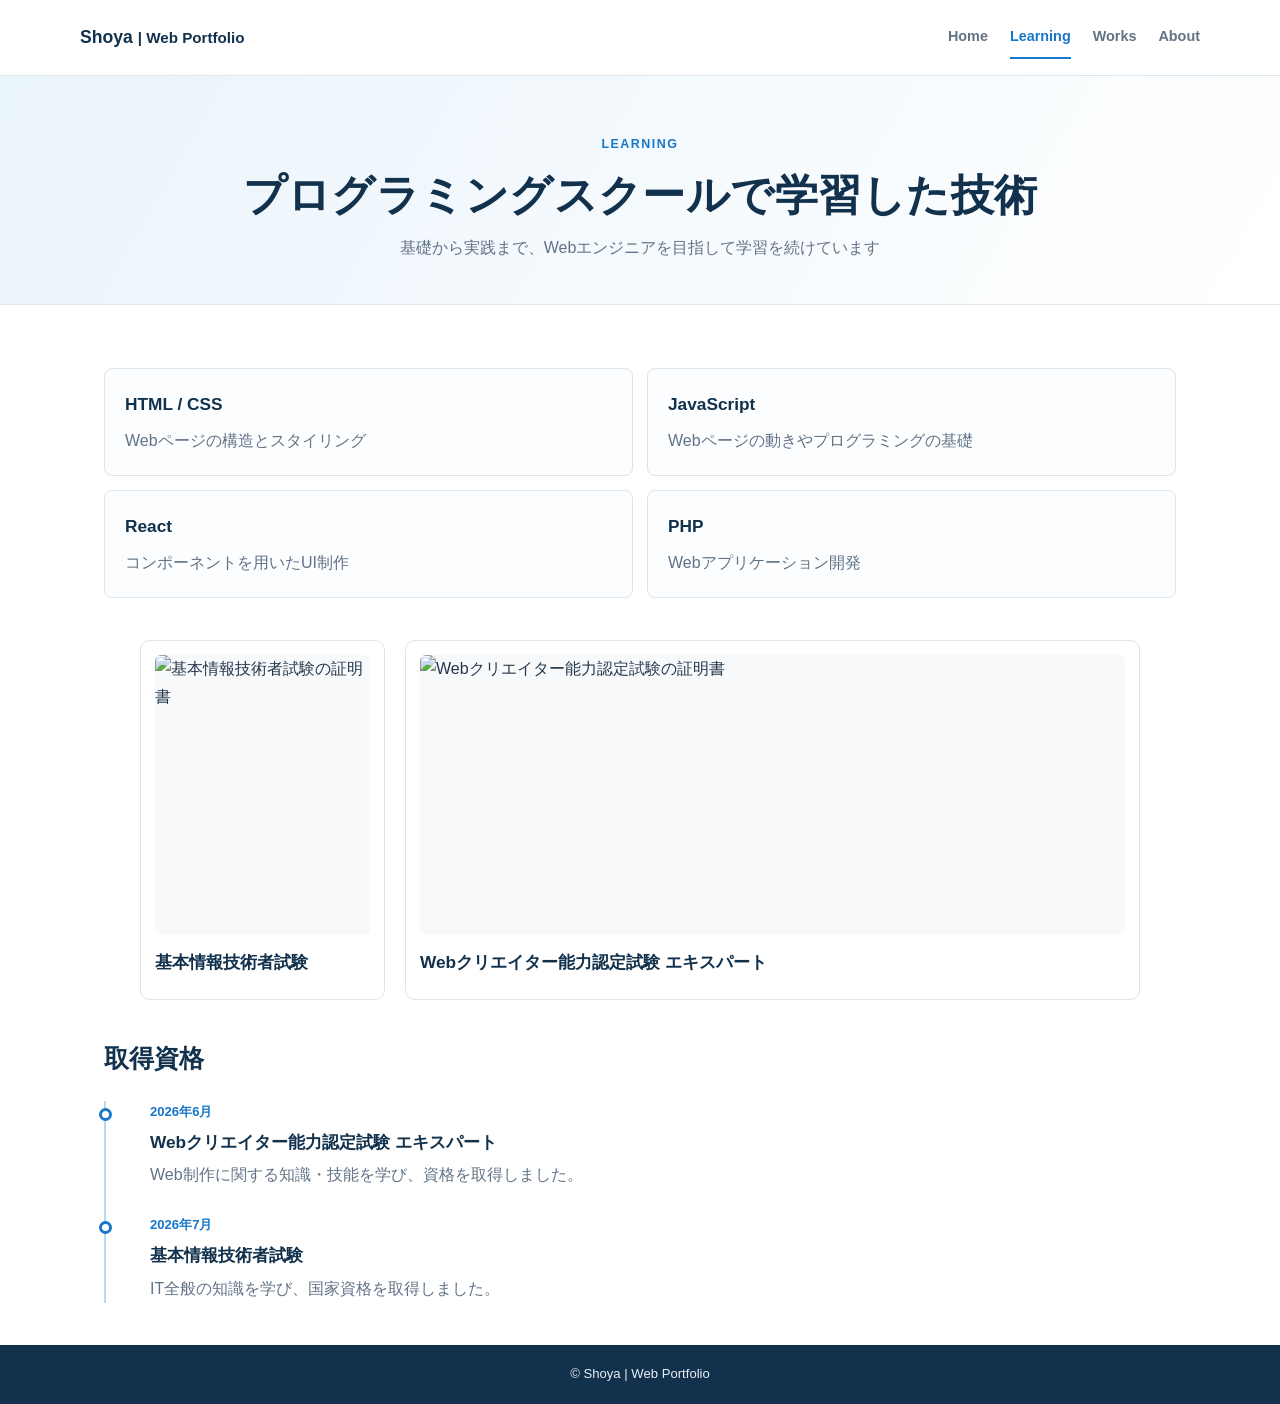
==== learning.html @ 1a6b6433 "Add files via upload" ====
<!doctype html>
<html lang="ja">
<head>
  <meta charset="utf-8">
  <meta name="viewport" content="width=device-width, initial-scale=1">
  <title>Learning | Shoya Web Portfolio</title>
  <link rel="stylesheet" href="style.css">
</head>
<body>
  <header class="site-header">
    <a class="logo" href="index.html">Shoya <span>| Web Portfolio</span></a>
    <nav aria-label="メインナビゲーション">
      <a href="index.html">Home</a><a class="active" href="learning.html">Learning</a><a href="works.html">Works</a><a href="about.html">About</a>
    </nav>
  </header>
  <main class="page-main">
    <section class="page-intro">
      <p class="eyebrow">LEARNING</p>
      <h1>プログラミングスクールで学習した技術</h1>
      <p>基礎から実践まで、Webエンジニアを目指して学習を続けています</p>
    </section>
    <section class="section compact">
      <h2></h2>
      <div class="skill-list">
        <div class="skill"><h3>HTML / CSS</h3><p>Webページの構造とスタイリング</p></div>
        <div class="skill"><h3>JavaScript</h3><p>Webページの動きやプログラミングの基礎</p></div>
        <div class="skill"><h3>React</h3><p>コンポーネントを用いたUI制作</p></div>
        <div class="skill"><h3>PHP</h3><p>Webアプリケーション開発</p></div>
      </div>
    </section>
   <div class="certificate-grid">
  <article class="certificate-card">
    <a href="images/kihonzyouhou.jpg"
       target="_blank"
       rel="noopener">
      <img
        src="images/kihonzyouhou.jpg"
        alt="基本情報技術者試験の証明書"
      >
    </a>
    <h3>基本情報技術者試験</h3>
  </article>

  <article class="certificate-card">
    <a href="images/web-cre.jpg"
       target="_blank"
       rel="noopener">
      <img
        src="images/web-cre.jpg"
        alt="Webクリエイター能力認定試験の証明書"
      >
    </a>
    <h3>Webクリエイター能力認定試験 エキスパート</h3>
  </article>
</div>
    <section class="section compact">
      <h2>取得資格</h2>
      <div class="timeline">
         <article class="timeline-item"><span class="timeline-dot"></span><div><p class="timeline-label">2026年6月</p><h3>Webクリエイター能力認定試験 エキスパート</h3><p>Web制作に関する知識・技能を学び、資格を取得しました。</p></div></article>
        <article class="timeline-item"><span class="timeline-dot"></span><div><p class="timeline-label">2026年7月</p><h3>基本情報技術者試験</h3><p>IT全般の知識を学び、国家資格を取得しました。</p></div></article>
      </div>
    </section>
  </main>
  <footer class="site-footer"><p>© Shoya | Web Portfolio</p></footer>
</body>
</html>
---- style.css ----
:root { --navy: #12314d; --blue: #1877c9; --pale-blue: #eaf4fb; --text: #24364a; --muted: #627386; --line: #dce5ec; --white: #fff; --page: #f7f9fb; }
* { box-sizing: border-box; }
html { scroll-behavior: smooth; }
body { margin: 0; color: var(--text); background: var(--page); font-family: -apple-system, BlinkMacSystemFont, "Segoe UI", "Noto Sans JP", sans-serif; line-height: 1.75; }
a { color: inherit; text-decoration: none; }
h1,
h2,
h3,
p { margin-top: 0; }
h1 { margin-bottom: 18px; color: var(--navy); font-size: clamp(2rem, 4vw, 3.2rem); line-height: 1.35; letter-spacing: .01em; }
h2 { color: var(--navy); font-size: 1.55rem; line-height: 1.4; }
h3 { margin-bottom: 8px; color: var(--navy); font-size: 1.08rem; }
/* Header / navigation */
.site-header { min-height: 76px; padding: 14px max(5%, calc((100% - 1120px) / 2)); display: flex; align-items: center; justify-content: space-between; gap: 24px; background: var(--white); border-bottom: 1px solid var(--line); }
.logo { color: var(--navy); font-size: 1.1rem; font-weight: 800; white-space: nowrap; }
.logo span { font-size: .95rem; font-weight: 600; }
nav { display: flex; align-items: center; gap: 22px; flex-wrap: wrap; }
nav a { padding: 8px 0; color: var(--muted); font-size: .9rem; font-weight: 650; border-bottom: 2px solid transparent; }
nav a:hover,
nav a.active { color: var(--blue); border-bottom-color: var(--blue); }
/* Common text / buttons */
.eyebrow { margin: 0 0 10px; color: var(--blue); font-size: .78rem; font-weight: 800; letter-spacing: .12em; }
.button { display: inline-flex; align-items: center; gap: 12px; margin-top: 14px; padding: 11px 19px; border: 1px solid var(--navy); border-radius: 6px; background: var(--navy); color: var(--white); font-size: .92rem; font-weight: 700; }
.button:hover { background: var(--blue); border-color: var(--blue); }
.button-outline { background: var(--white); color: var(--navy); }
.button-row { display: flex; flex-wrap: wrap; gap: 10px; }
.demo-disabled { opacity: .7; cursor: default; }
.note { margin-top: 14px; color: var(--muted); font-size: .82rem; }
.tags { display: flex; flex-wrap: wrap; gap: 8px; }
.tags span { padding: 4px 10px; border-radius: 5px; background: var(--pale-blue); color: var(--navy); font-size: .85rem; font-weight: 700; }
/* Home page hero */
.hero { min-height: 390px; display: grid; grid-template-columns: 1.1fr .9fr; background: linear-gradient(120deg, #e8f4fc, #fff); }
.hero-copy { align-self: center; max-width: 600px; padding: 64px 8vw 64px max(7vw, calc((100vw - 1120px) / 2)); }
.hero-copy > p:not(.eyebrow) { max-width: 460px; color: #455b70; }
.hero-visual { display: grid; place-items: center; padding: 30px; background: linear-gradient(145deg, #cfe8f8, #8db9d8); }
/* Top-page photo: keep blue background, remove white circle/card */
.hero-visual::before,
.hero-visual::after,
.hero-visual .visual-card::before,
.hero-visual .visual-card::after { content: none !important; display: none !important; }
.hero-visual .visual-card { width: 100%; min-height: 0; display: block; padding: 0; background: transparent; border: 0; border-radius: 0; box-shadow: none; }
.nurse-station-image { display: block; width: 100%; max-width: 800px; height: auto; margin: 0 auto; object-fit: contain; }
/* Home page contents */
.section { max-width: 1120px; margin: 0 auto; padding: 64px 24px; }
.section-heading { margin-bottom: 28px; text-align: center; }
.section-heading > p:last-child { color: var(--muted); }
.card-grid { display: grid; grid-template-columns: repeat(3, 1fr); gap: 18px; }
.card { padding: 25px; background: var(--white); border: 1px solid var(--line); border-radius: 10px; transition: transform .15s, box-shadow .15s; }
.card:hover { transform: translateY(-3px); box-shadow: 0 10px 28px #183b5612; }
.card-icon { display: inline-grid; place-items: center; width: 42px; height: 42px; margin-bottom: 12px; border-radius: 9px; background: var(--pale-blue); color: var(--blue); font-weight: 800; }
.card p { color: var(--muted); }
.text-link { color: var(--blue); font-size: .9rem; font-weight: 700; }
/* Sub-pages / page heading */
.page-main { min-height: calc(100vh - 135px); background: var(--white); }
.page-intro { padding: 58px 24px 42px; text-align: center; background: linear-gradient(120deg, #eaf4fb, #fff); border-bottom: 1px solid var(--line); }
.page-intro h1 { margin-bottom: 10px; font-size: clamp(2rem, 4vw, 2.7rem); }
.page-intro p:last-child { margin-bottom: 0; color: var(--muted); }
.compact { padding-top: 42px; padding-bottom: 42px; }
/* Learning page */
.skill-list { display: grid; grid-template-columns: repeat(2, 1fr); gap: 14px; }
.skill { padding: 20px; background: #fbfdff; border: 1px solid var(--line); border-radius: 8px; }
.skill p { margin: 0; color: var(--muted); }
.timeline { margin-top: 24px; padding-left: 24px; border-left: 2px solid #b8d9f2; }
.timeline-item { position: relative; padding: 0 0 25px 20px; }
.timeline-item:last-child { padding-bottom: 0; }
.timeline-dot { position: absolute; left: -31px; top: 7px; width: 13px; height: 13px; border: 3px solid var(--blue); border-radius: 50%; background: var(--white); }
.timeline-label { margin-bottom: 3px; color: var(--blue); font-size: .82rem; font-weight: 750; }
.timeline-item h3 { margin-bottom: 4px; }
.timeline-item p:last-child { margin-bottom: 0; color: var(--muted); }
/* Certificates */
.certificate-grid { display: grid; grid-template-columns: 1fr 3fr; gap: 20px; width: 100%; max-width: 1000px; margin: 0 auto; align-items: start; }
.certificate-card { min-width: 0; padding: 14px; background: var(--white); border: 1px solid var(--line); border-radius: 10px; }
.certificate-card img { display: block; width: 100%; height: 280px; object-fit: contain; background: var(--page); border-radius: 6px; cursor: zoom-in; }
.certificate-card h3 { margin-top: 12px; }
/* Works page */
.project,
.project.project-rehab { display: grid; grid-template-columns: minmax(0, 1fr) minmax(0, 1fr); gap: 28px; align-items: start; }
.project-left,
.project-content { min-width: 0; }
.project-content { overflow-wrap: anywhere; }
.project-visual { width: 100%; height: auto; min-height: 0; overflow: hidden; border-radius: 14px; }
.project-image { display: block; width: 100%; height: auto; object-fit: contain; object-position: center; border-radius: inherit; }
.project-content > p { color: var(--muted); }
.project-content ul { padding-left: 22px; }
.project-gallery { display: grid; grid-template-columns: 1fr; gap: 16px; width: 100%; margin-top: 18px; align-content: start; }
.project-gallery figure { min-width: 0; margin: 0; padding: 10px; background: var(--white); border: 1px solid var(--line); border-radius: 8px; }
.project-gallery img { display: block; width: 100%; height: auto; object-fit: contain; object-position: center; cursor: zoom-in; }
.project-gallery img:focus-visible { outline: 3px solid var(--blue); outline-offset: 3px; }
.project-gallery figcaption { margin-top: 8px; color: var(--muted); font-size: .9rem; text-align: center; }
/* Optional older rehab-project markup, if used on works.html */
.rehab-project { display: grid; grid-template-columns: minmax(0, 1.15fr) minmax(0, .85fr); gap: 32px; align-items: start; width: 100%; }
.rehab-gallery,
.rehab-description { min-width: 0; }
.rehab-gallery { display: grid; grid-template-columns: 1fr; gap: 16px; }
.rehab-gallery figure { min-width: 0; margin: 0; padding: 10px; background: var(--white); border: 1px solid var(--line); border-radius: 10px; }
.rehab-gallery img { display: block; width: 100%; height: auto; object-fit: contain; object-position: center; }
.rehab-gallery .rehab-zoomable { cursor: zoom-in; }
.rehab-gallery .rehab-zoomable:focus-visible { outline: 3px solid var(--blue); outline-offset: 3px; }
.rehab-gallery figcaption { margin-top: 8px; color: var(--muted); font-size: .9rem; text-align: center; }
.rehab-main-image { margin-bottom: 16px; }
.rehab-description { overflow-wrap: anywhere; }
.rehab-description h2 { margin-bottom: 16px; }
.rehab-description h3 { margin-top: 24px; }
.rehab-description p { overflow-wrap: anywhere; }
.rehab-description ul { padding-left: 22px; }
.rehab-description li { margin-bottom: 8px; }
.rehab-description .tags,
.rehab-description .button-row { display: flex; flex-wrap: wrap; gap: 8px; }
.rehab-description .button-row { gap: 10px; }
/* About page */
.profile-panel { display: block; width: 100%; max-width: 100%; padding: 28px; border: 1px solid var(--line); border-radius: 10px; overflow-wrap: break-word; }
.profile-panel > div { min-width: 0; }
.profile-panel p:last-child { margin-bottom: 0; color: var(--muted); }
.profile-content { width: 100%; min-width: 0; }
.profile-content h3 { margin-top: 0; }
.hobby-panel { display: flex; flex-direction: column; align-items: center; gap: 24px; width: 100%; padding: 30px; border-radius: 10px; background: linear-gradient(120deg, #e8f4fb, #f8fbfd); }
.hobby-mark { display: flex; justify-content: center; align-items: center; width: 100%; min-width: 0; min-height: 0; padding: 0; overflow: hidden; background: transparent; }
.badminton-image { display: block; width: 100%; max-width: 900px; height: auto; max-height: 500px; object-fit: contain; object-position: center; border-radius: 8px; }
.hobby-panel p { margin-bottom: 0; color: var(--muted); }
.hobby-panel > div:last-child,
.hobby-content { width: 100%; max-width: 900px; }
.hobby-panel > div:last-child { text-align: center; }
/* Image lightbox */
body.lightbox-open { overflow: hidden; }
.image-lightbox { position: fixed; inset: 0; z-index: 9999; display: none; flex-direction: column; align-items: center; justify-content: center; gap: 12px; padding: 56px 24px 24px; background: rgba(10, 20, 32, .88); }
.image-lightbox.is-open { display: flex; }
.image-lightbox-content { display: block; width: auto; height: auto; max-width: min(96vw, 1500px); max-height: 82vh; object-fit: contain; background: var(--white); border-radius: 6px; box-shadow: 0 12px 40px rgba(0, 0, 0, .3); }
.image-lightbox-caption { max-width: 90vw; margin: 0; color: var(--white); text-align: center; }
.image-lightbox-close { position: absolute; top: 12px; right: 20px; width: 44px; height: 44px; border: 1px solid rgba(255, 255, 255, .6); border-radius: 50%; background: rgba(255, 255, 255, .12); color: var(--white); font-size: 32px; line-height: 1; cursor: pointer; }
/* Footer */
.site-footer { padding: 18px 24px; background: var(--navy); color: #e8f0f6; text-align: center; font-size: .82rem; }
.site-footer p { margin: 0; }

/* Responsive layout */
@media (max-width: 768px) {.site-header { align-items: flex-start; flex-direction: column; gap: 8px; padding: 14px 20px; }
nav { gap: 16px; }
nav a { font-size: .85rem; }
.hero { grid-template-columns: 1fr; }
.hero-copy { padding: 44px 24px 30px; }
.hero-visual { padding: 24px; }
.section { padding: 44px 20px; }
.card-grid,
  .skill-list,
  .project,
  .project.project-rehab,
  .rehab-project { grid-template-columns: 1fr; }
.certificate-grid { grid-template-columns: 1fr; }
.certificate-card img { height: auto; max-height: 500px; }
.profile-panel,
  .hobby-panel { padding: 20px; }
.rehab-project { gap: 26px; }
.image-lightbox { padding: 56px 12px 18px; }
.image-lightbox-content { max-width: 96vw; max-height: 78vh; }
.badminton-image { max-height: none; }

}

@media (max-width: 600px) {.certificate-grid { grid-template-columns: 1fr; }

}
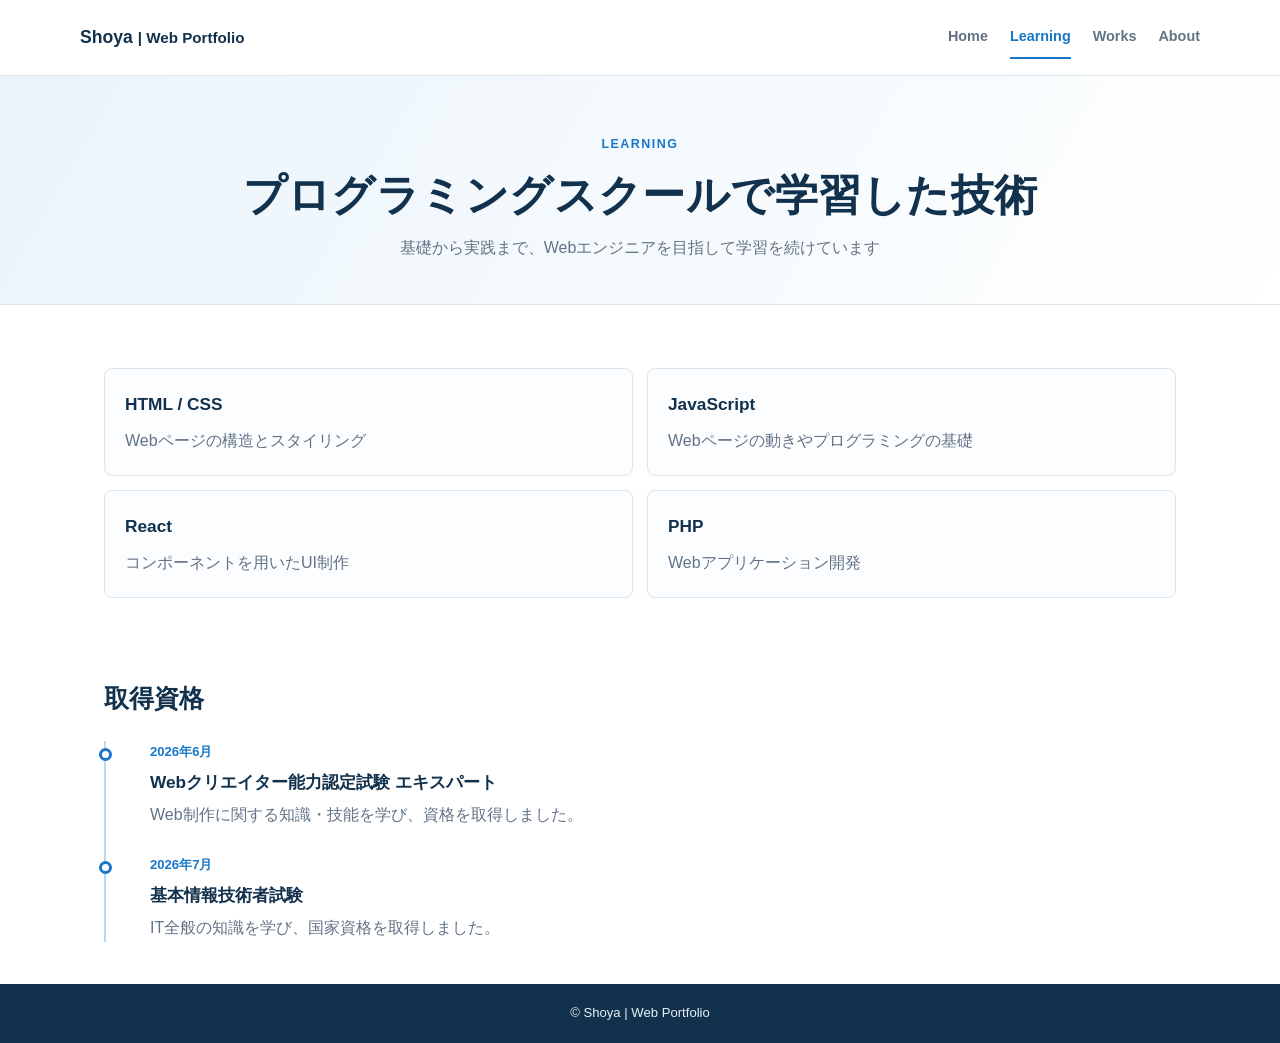
==== commit c6664c79: "Update learning.html" ====
--- a/learning.html
+++ b/learning.html
@@ -29,29 +29,7 @@
       </div>
     </section>
    <div class="certificate-grid">
-  <article class="certificate-card">
-    <a href="images/kihonzyouhou.jpg"
-       target="_blank"
-       rel="noopener">
-      <img
-        src="images/kihonzyouhou.jpg"
-        alt="基本情報技術者試験の証明書"
-      >
-    </a>
-    <h3>基本情報技術者試験</h3>
-  </article>
-
-  <article class="certificate-card">
-    <a href="images/web-cre.jpg"
-       target="_blank"
-       rel="noopener">
-      <img
-        src="images/web-cre.jpg"
-        alt="Webクリエイター能力認定試験の証明書"
-      >
-    </a>
-    <h3>Webクリエイター能力認定試験 エキスパート</h3>
-  </article>
+  
 </div>
     <section class="section compact">
       <h2>取得資格</h2>
